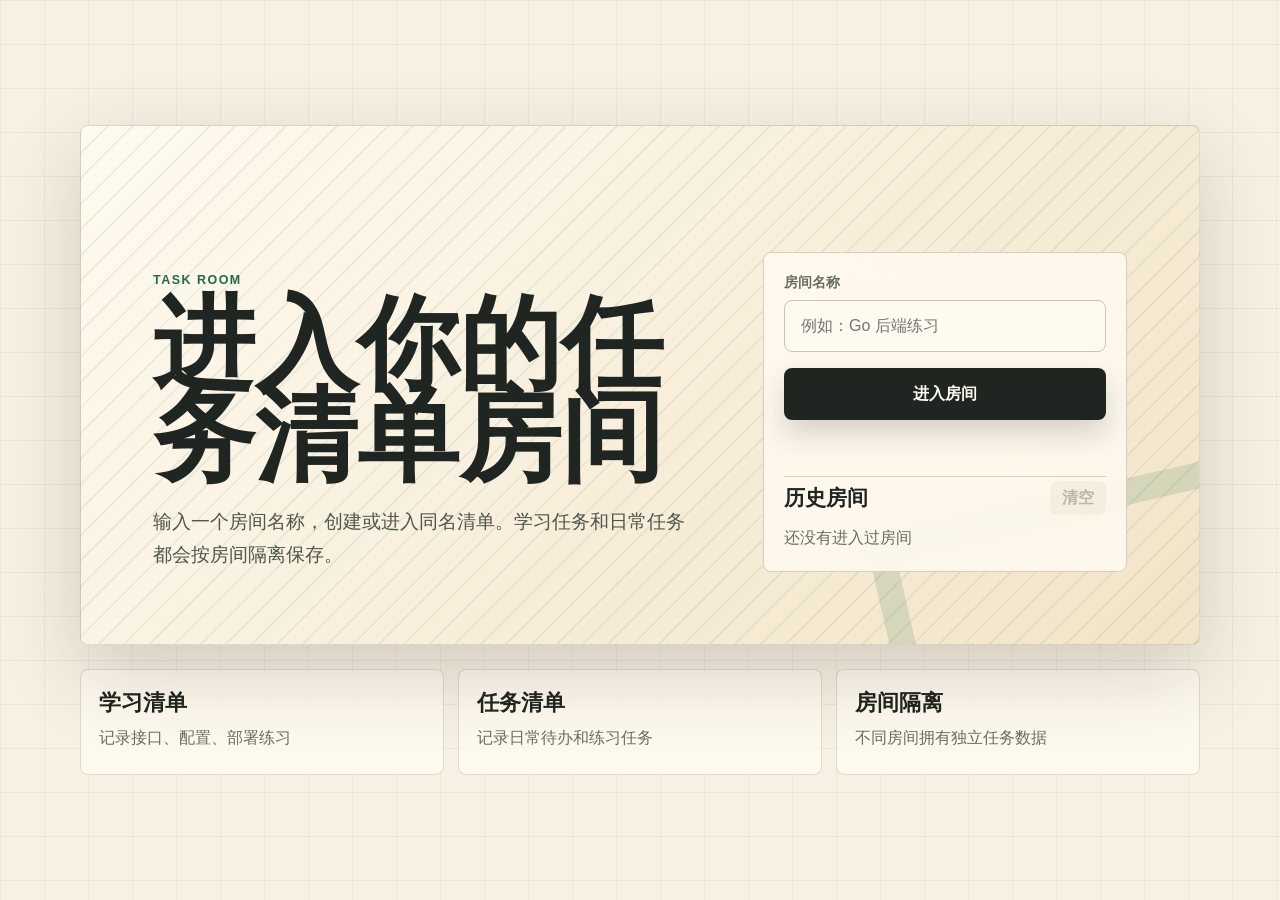
==== frontend/index.html @ 288fbd44 "first commit" ====
<!doctype html>
<html lang="zh-CN">
  <head>
    <meta http-equiv="refresh" content="0; url=./home.html" />
    <title>进入任务房间</title>
  </head>
  <body>
    <a href="./home.html">进入任务房间</a>
  </body>
</html>
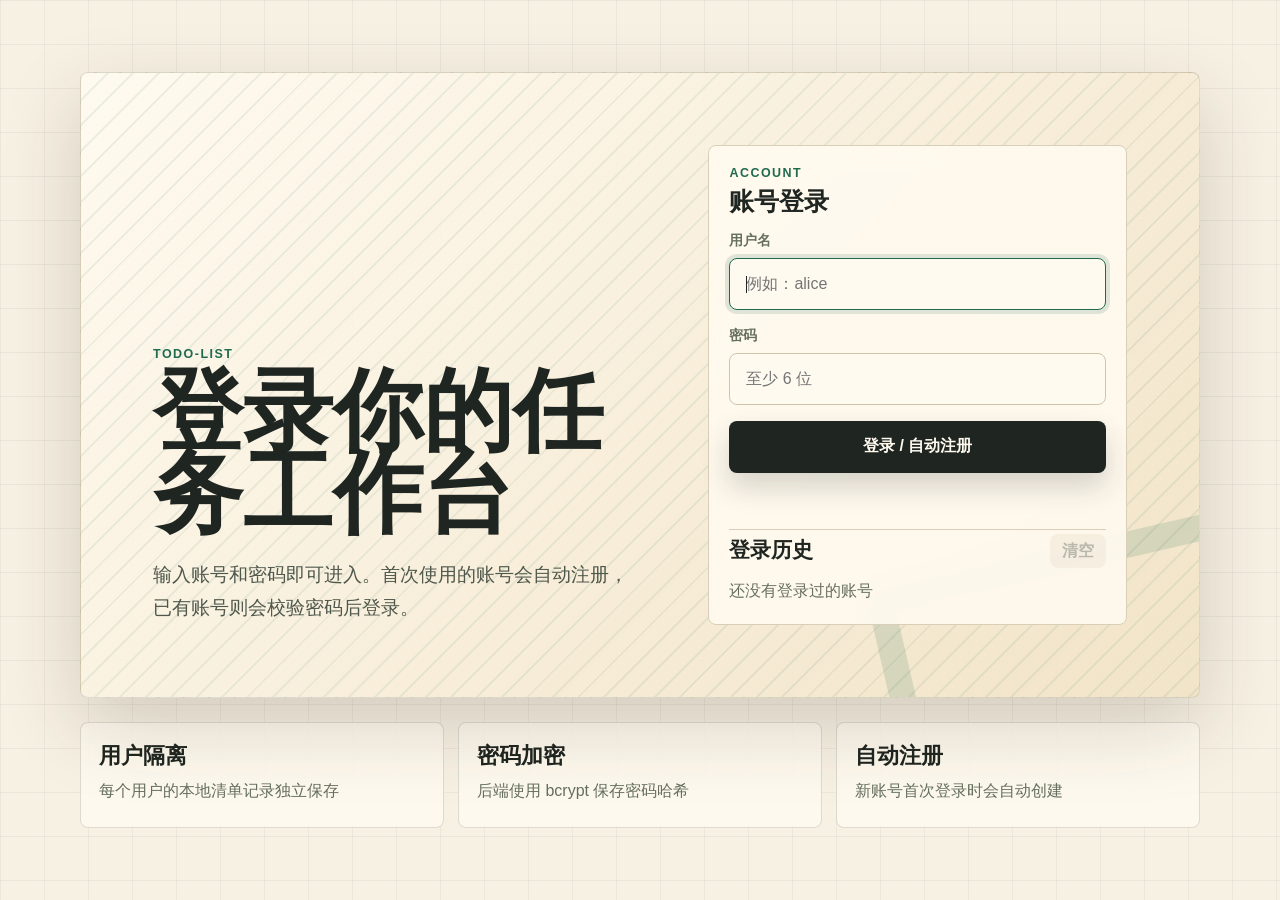
==== commit 7e15213b: "add login" ====
--- a/frontend/index.html
+++ b/frontend/index.html
@@ -2,9 +2,9 @@
 <html lang="zh-CN">
   <head>
     <meta http-equiv="refresh" content="0; url=./home.html" />
-    <title>进入任务房间</title>
+    <title>查看任务清单</title>
   </head>
   <body>
-    <a href="./home.html">进入任务房间</a>
+    <a href="./home.html">查看任务清单</a>
   </body>
 </html>
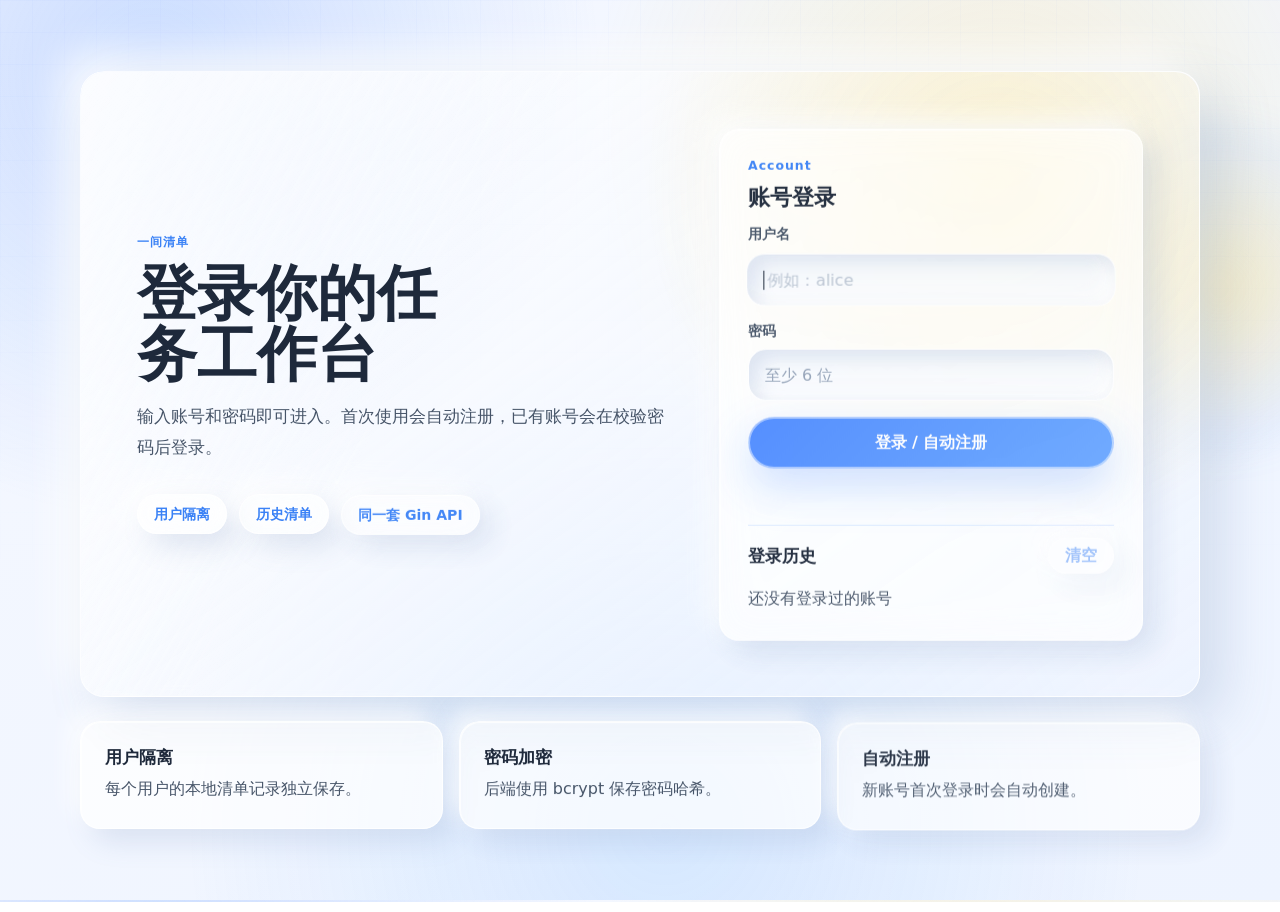
==== commit 4ce9cec6: "style:美化前端 update README  update miniprogram" ====
--- a/frontend/index.html
+++ b/frontend/index.html
@@ -1,10 +1,11 @@
 <!doctype html>
 <html lang="zh-CN">
   <head>
+    <meta charset="UTF-8" />
     <meta http-equiv="refresh" content="0; url=./home.html" />
-    <title>查看任务清单</title>
+    <title>一间清单</title>
   </head>
   <body>
-    <a href="./home.html">查看任务清单</a>
+    <a href="./home.html">进入一间清单</a>
   </body>
 </html>
